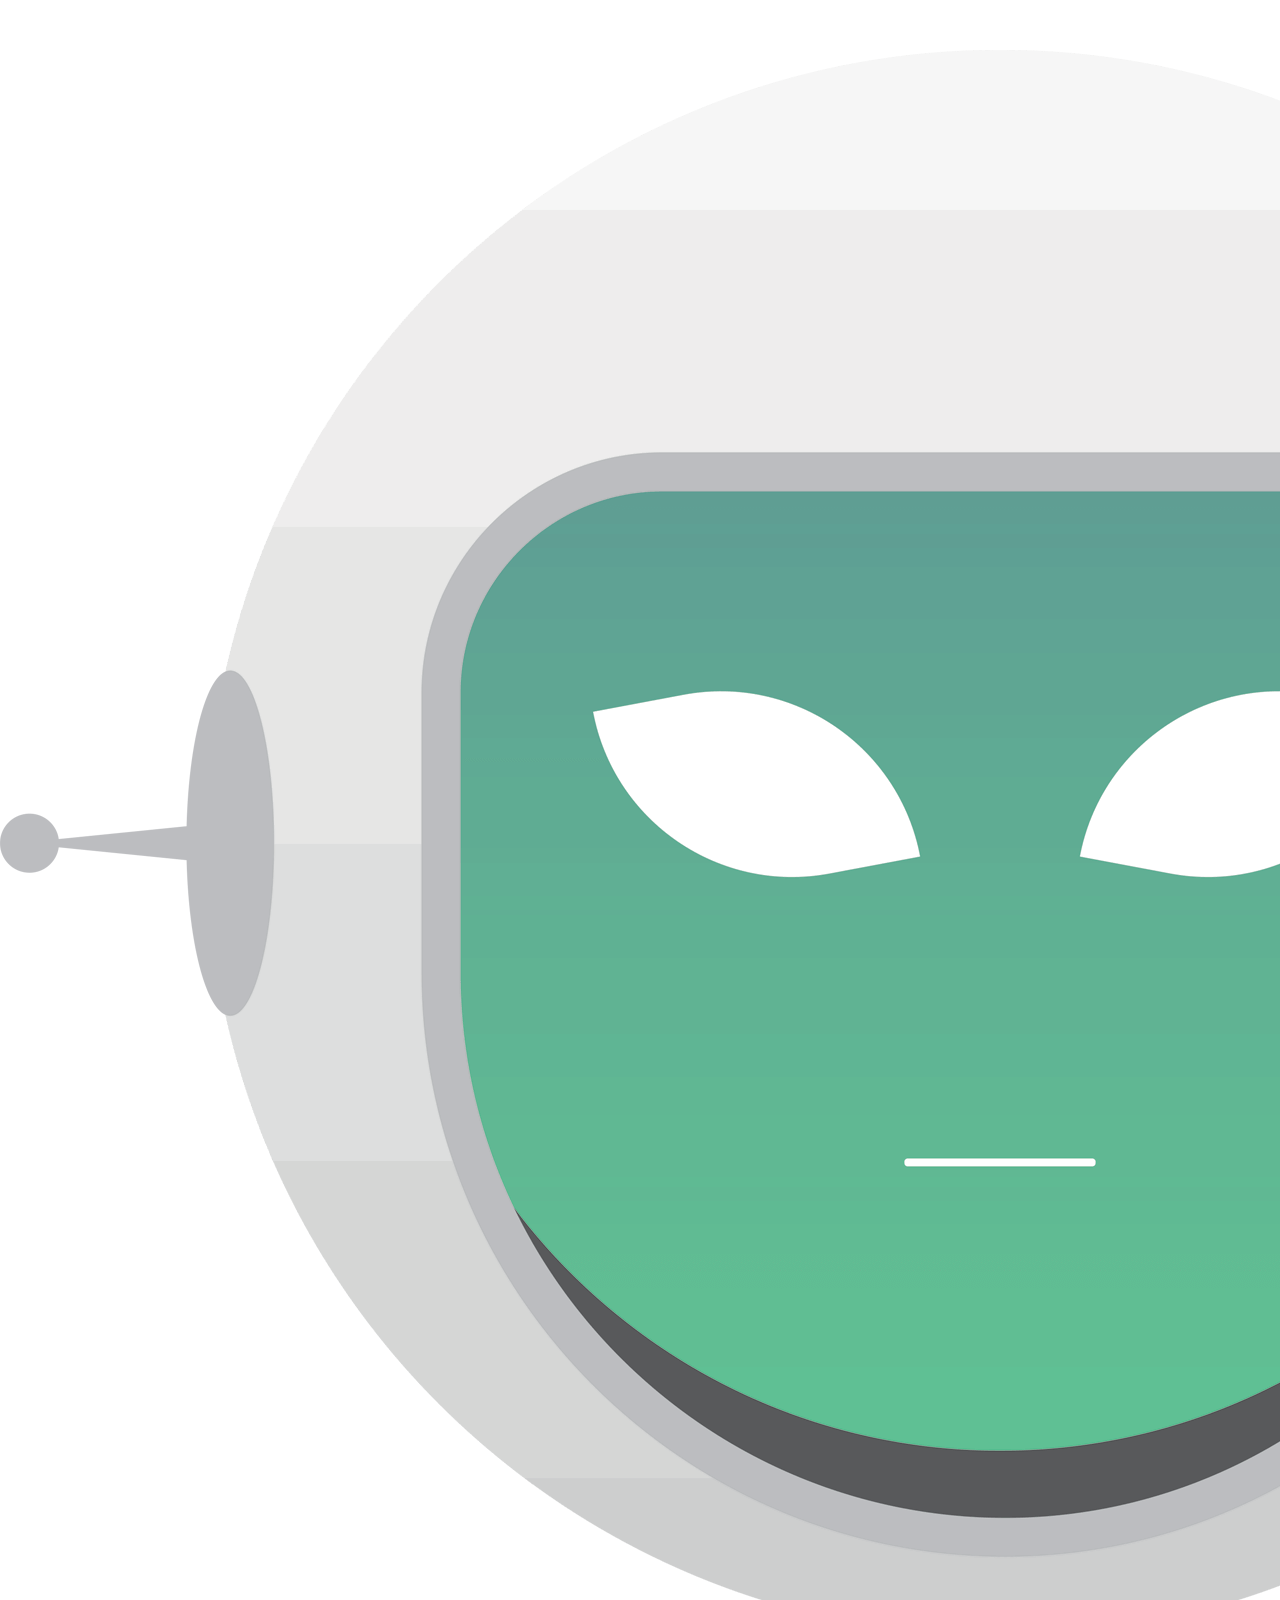
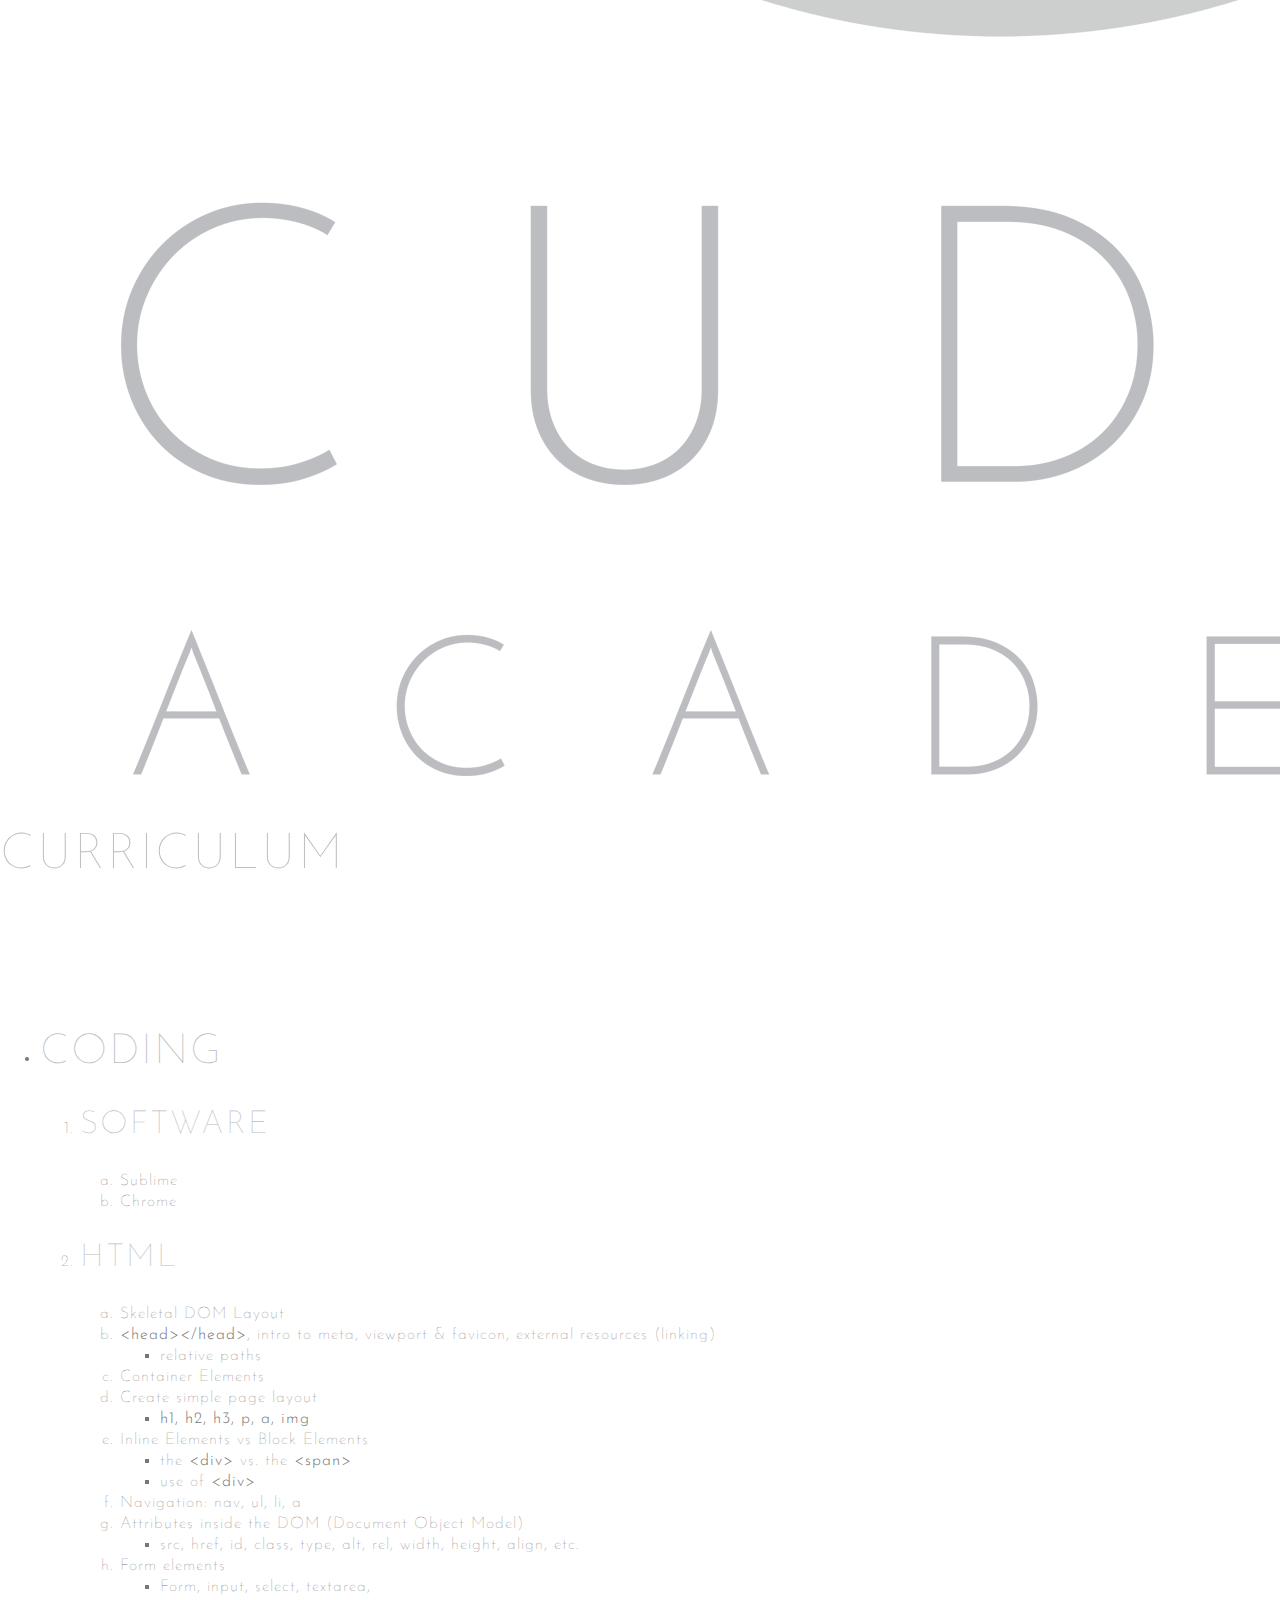
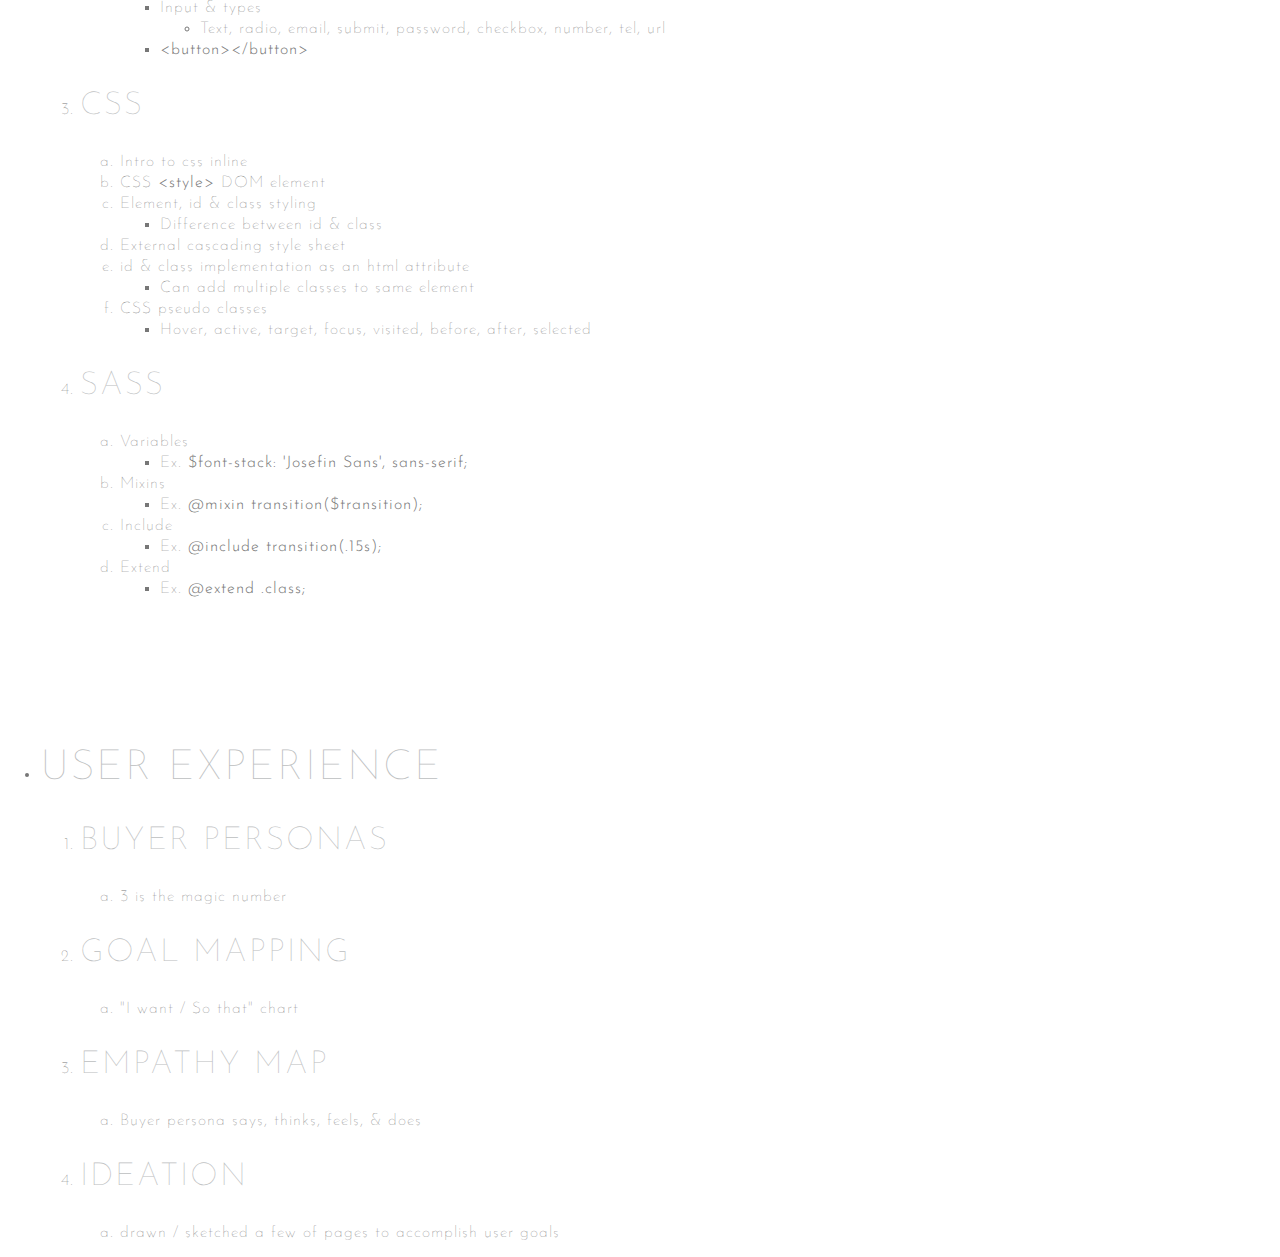
==== index.html @ 0872d963 "h1 tag" ====
<!DOCTYPE html>
<html>
<head>
	<meta charset="utf-8">
	<meta name="viewport" content="width=device-width, initial-scale=1.0, minimum-scale=1.0">
	<title>Coding UX Design Efficiency Trainging | CUDET Academy</title>
	<link href='https://fonts.googleapis.com/css?family=Josefin+Sans:400,300,100,600,700,400italic' rel='stylesheet' type='text/css'>
	<link rel="stylesheet" href="https://maxcdn.bootstrapcdn.com/bootstrap/3.3.6/css/bootstrap.min.css" integrity="sha384-1q8mTJOASx8j1Au+a5WDVnPi2lkFfwwEAa8hDDdjZlpLegxhjVME1fgjWPGmkzs7" crossorigin="anonymous">
	<link rel="stylesheet" type="text/css" href="css/main.css">
</head>
<body>

<div class="container">
	<div class="col-sm-offset-4 col-sm-4 col-xs-offset-3 col-xs-6 nav-image">
		<img class="img-responsive" src="img/logo.png">
	</div>
</div>
<div class="container main-content">
	<h1>Curriculum</h1>
	<ul>
		<li><h2>Coding</h2>
			<ol>
				<li><h3>Software</h3>
					<ol type="a">
						<li>Sublime</li>
						<li>Chrome</li>
					</ol>
				</li>
				<li><h3>HTML</h3>
					<ol type="a">
						<li>Skeletal DOM Layout</li>
						<li><code>&lt;head&gt;&lt;/head&gt;</code>, intro to meta, viewport & favicon, external resources (linking)
							<ul type="square">
								<li>relative paths</li>
							</ul>
						</li>
						<li>Container Elements</li>
						<li>Create simple page layout
							<ul type="square">
								<li><code>h1, h2, h3, p, a, img</code></li>
							</ul>
						</li>
						<li>Inline Elements vs Block Elements
							<ul type="square">
								<li>the <code>&lt;div&gt;</code> vs. the <code>&lt;span&gt;</code></li>
								<li>use of <code>&lt;div&gt;</code></li>
							</ul>
						</li>
						<li>Navigation: nav, ul, li, a</li>
						<li>Attributes inside the DOM (Document Object Model)
							<ul type="square">
								<li>src, href, id, class, type, alt, rel, width, height, align, etc.</li>
							</ul>
						</li>
						<li>Form elements
							<ul type="square">
								<li>Form, input, select, textarea,</li>
								<li>Input &amp; types
									<ul type="circle">
										<li>Text, radio, email, submit, password, checkbox, number, tel, url</li>
									</ul>
								</li>
								<li><code>&lt;button&gt;&lt;/button&gt;</code></li>
							</ul>
						</li>
					</ol>
				</li>
				<li><h3>CSS</h3>
					<ol type="a">
						<li>Intro to css inline</li>
						<li>CSS <code>&lt;style&gt;</code> DOM element</li>
						<li>Element, id &amp; class styling
							<ul type="square">
								<li>Difference between id &amp; class</li>
							</ul>
						</li>
						<li>External cascading style sheet</li>
						<li>id &amp; class implementation as an html attribute
							<ul type="square">
								<li>Can add multiple classes to same element</li>
							</ul>
						</li>
						<li>CSS pseudo classes
							<ul type="square">
								<li>Hover, active, target, focus, visited, before, after, selected</li>
							</ul>
						</li>
					</ol>
				</li>
				<li><h3>SASS</h3>
					<ol type="a">
						<li>Variables
							<ul type="square">
								<li>Ex. <code>$font-stack: 'Josefin Sans', sans-serif;</code></li>
							</ul>
						</li>
						<li>Mixins
							<ul type="square">
								<li>Ex. <code>@mixin transition($transition);</code></li>
							</ul>
						</li>
						<li>Include
							<ul type="square">
								<li>Ex. <code>@include transition(.15s);</code></li>
							</ul>
						</li>
						<li>Extend
							<ul type="square">
								<li>Ex. <code>@extend .class;</code></li>
							</ul>
						</li>
					</ol>
				</li>
			</ol>
		</li>
		<li><h2>User Experience</h2>
			<ol>
				<li><h3>Buyer Personas</h3>
					<ol type="a">
						<li>3 is the magic number</li>
					</ol>
				</li>
				<li><h3>Goal Mapping</h3>
					<ol type="a">
						<li>"I want / So that" chart</li>
					</ol>
				</li>
				<li><h3>Empathy Map</h3>
					<ol type="a">
						<li>Buyer persona says, thinks, feels, &amp; does</li>
					</ol>
				</li>
				<li><h3>Ideation</h3>
					<ol type="a">
						<li>drawn / sketched a few of pages to accomplish user goals</li>
					</ol>
				</li>
			</ol>
		</li>
	</ul>
</div>

<script src="http://code.jquery.com/jquery-1.12.0.min.js"></script>
<script type="text/javascript" src="js/main.js"></script>
</body>
</html>
---- css/main.css ----
/*=============================================================================

GENERAL

=============================================================================*/
* {
  font-family: "Josefin Sans", sans-serif;
  color: #777777; }

body {
  margin: 0; }

p, a, li {
  font-size: 16px;
  letter-spacing: 1px;
  font-weight: 100; }

li {
  margin: 5px 0; }

code {
  font-size: 16px;
  font-family: "Josefin Sans", sans-serif;
  font-weight: 300; }

h1, h2, h3, h4, h5, h6 {
  font-size: 50px;
  letter-spacing: 2px;
  text-transform: uppercase;
  font-weight: 100;
  color: #BCBEC0; }

h2 {
  font-size: 42px; }

h3 {
  font-size: 32px; }

/*=============================================================================

HOME

=============================================================================*/
.nav-image {
  margin-top: 50px; }

.main-content {
  margin-top: 50px; }
  .main-content ul li h2 {
    margin-top: 150px; }

/*=============================================================================

MOBILE

=============================================================================*/

/*# sourceMappingURL=main.css.map */
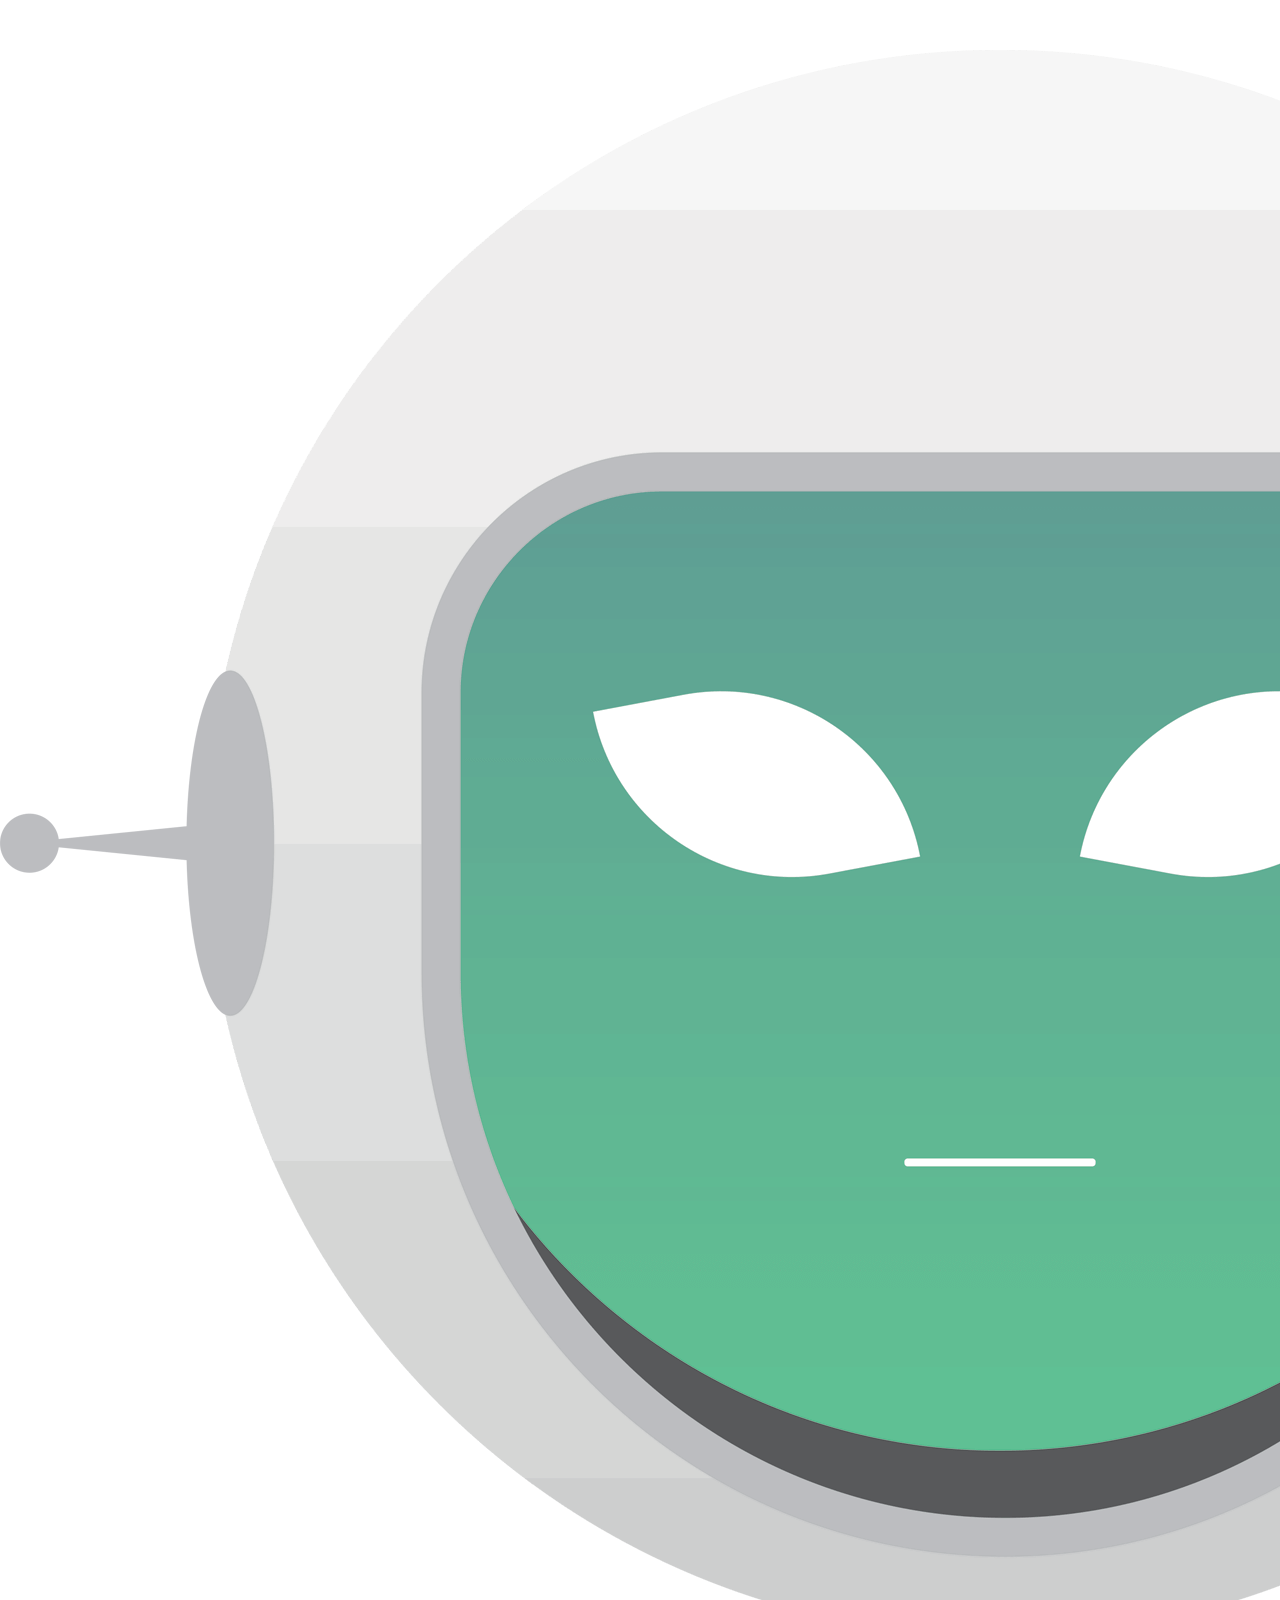
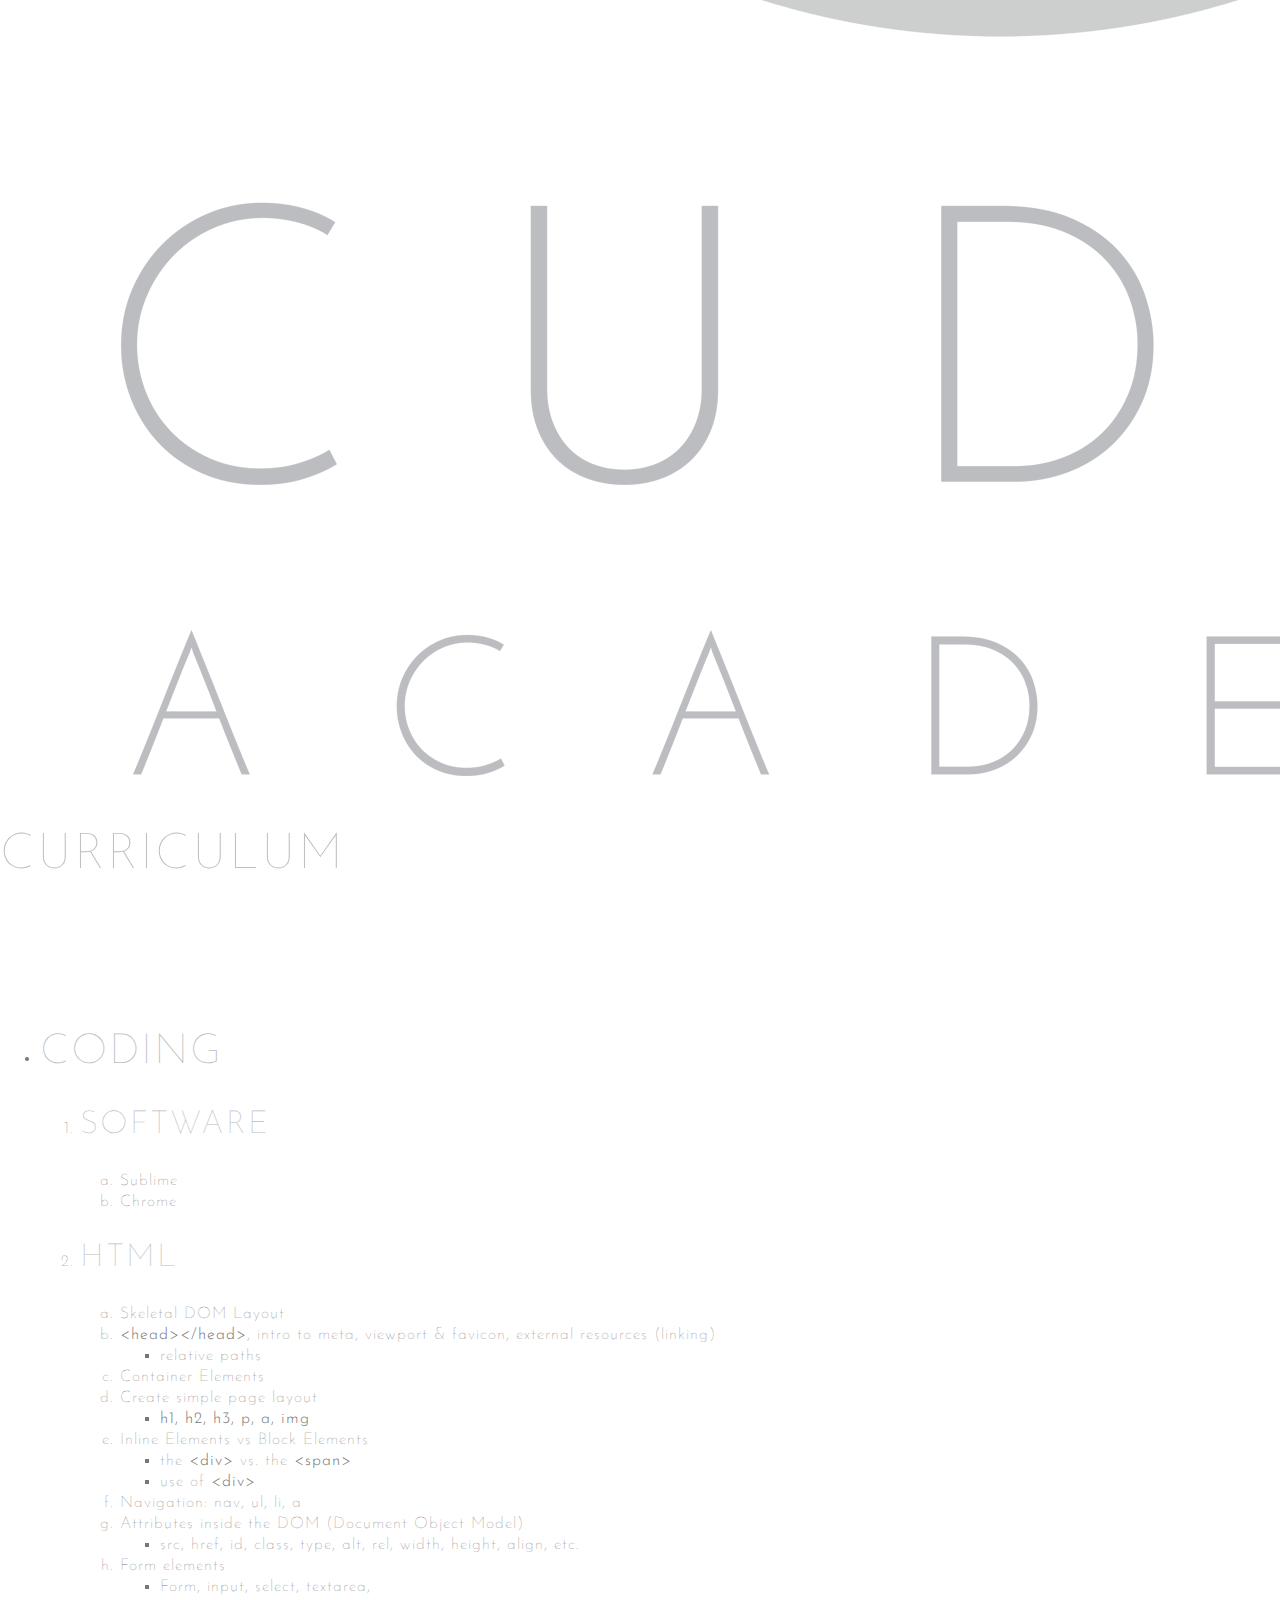
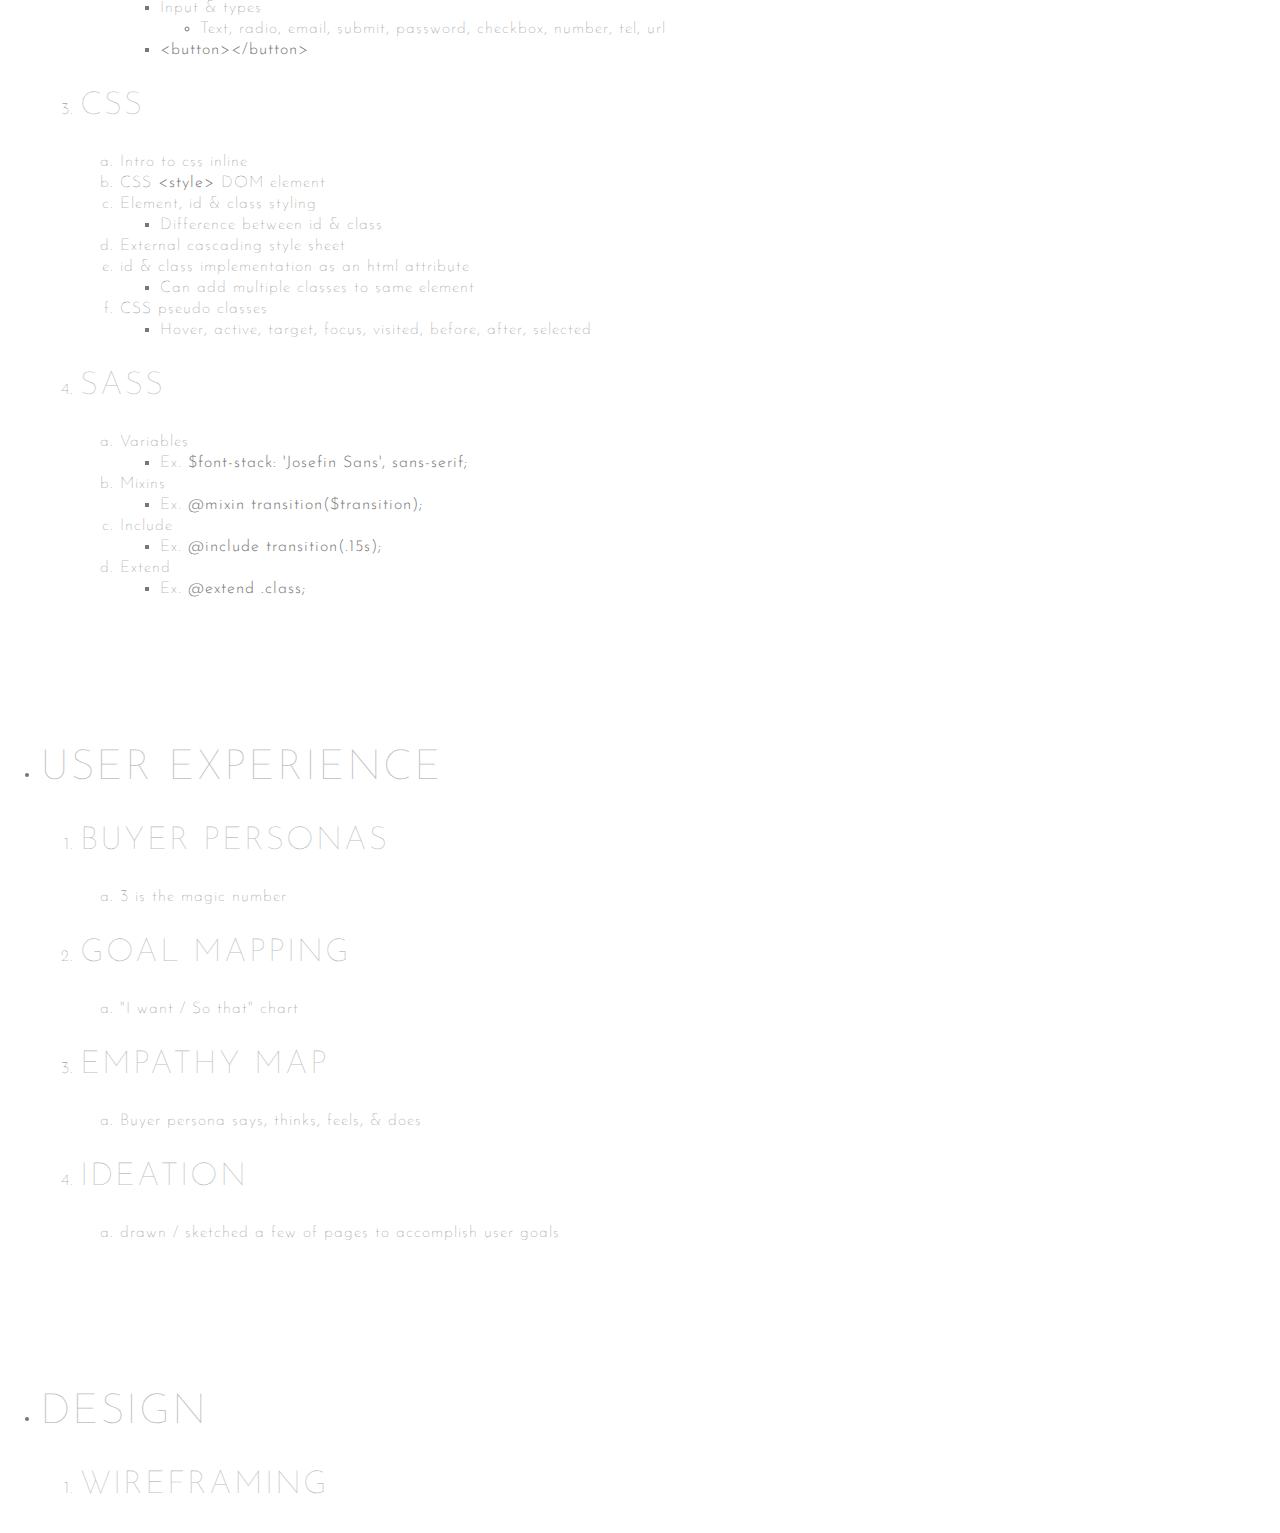
==== commit b1ea12de: "curriculum" ====
--- a/index.html
+++ b/index.html
@@ -137,6 +137,11 @@
 				</li>
 			</ol>
 		</li>
+		<li><h2>Design</h2>
+			<ol>
+				<li><h3>Wireframing</h3></li>
+			</ol>
+		</li>
 	</ul>
 </div>
 
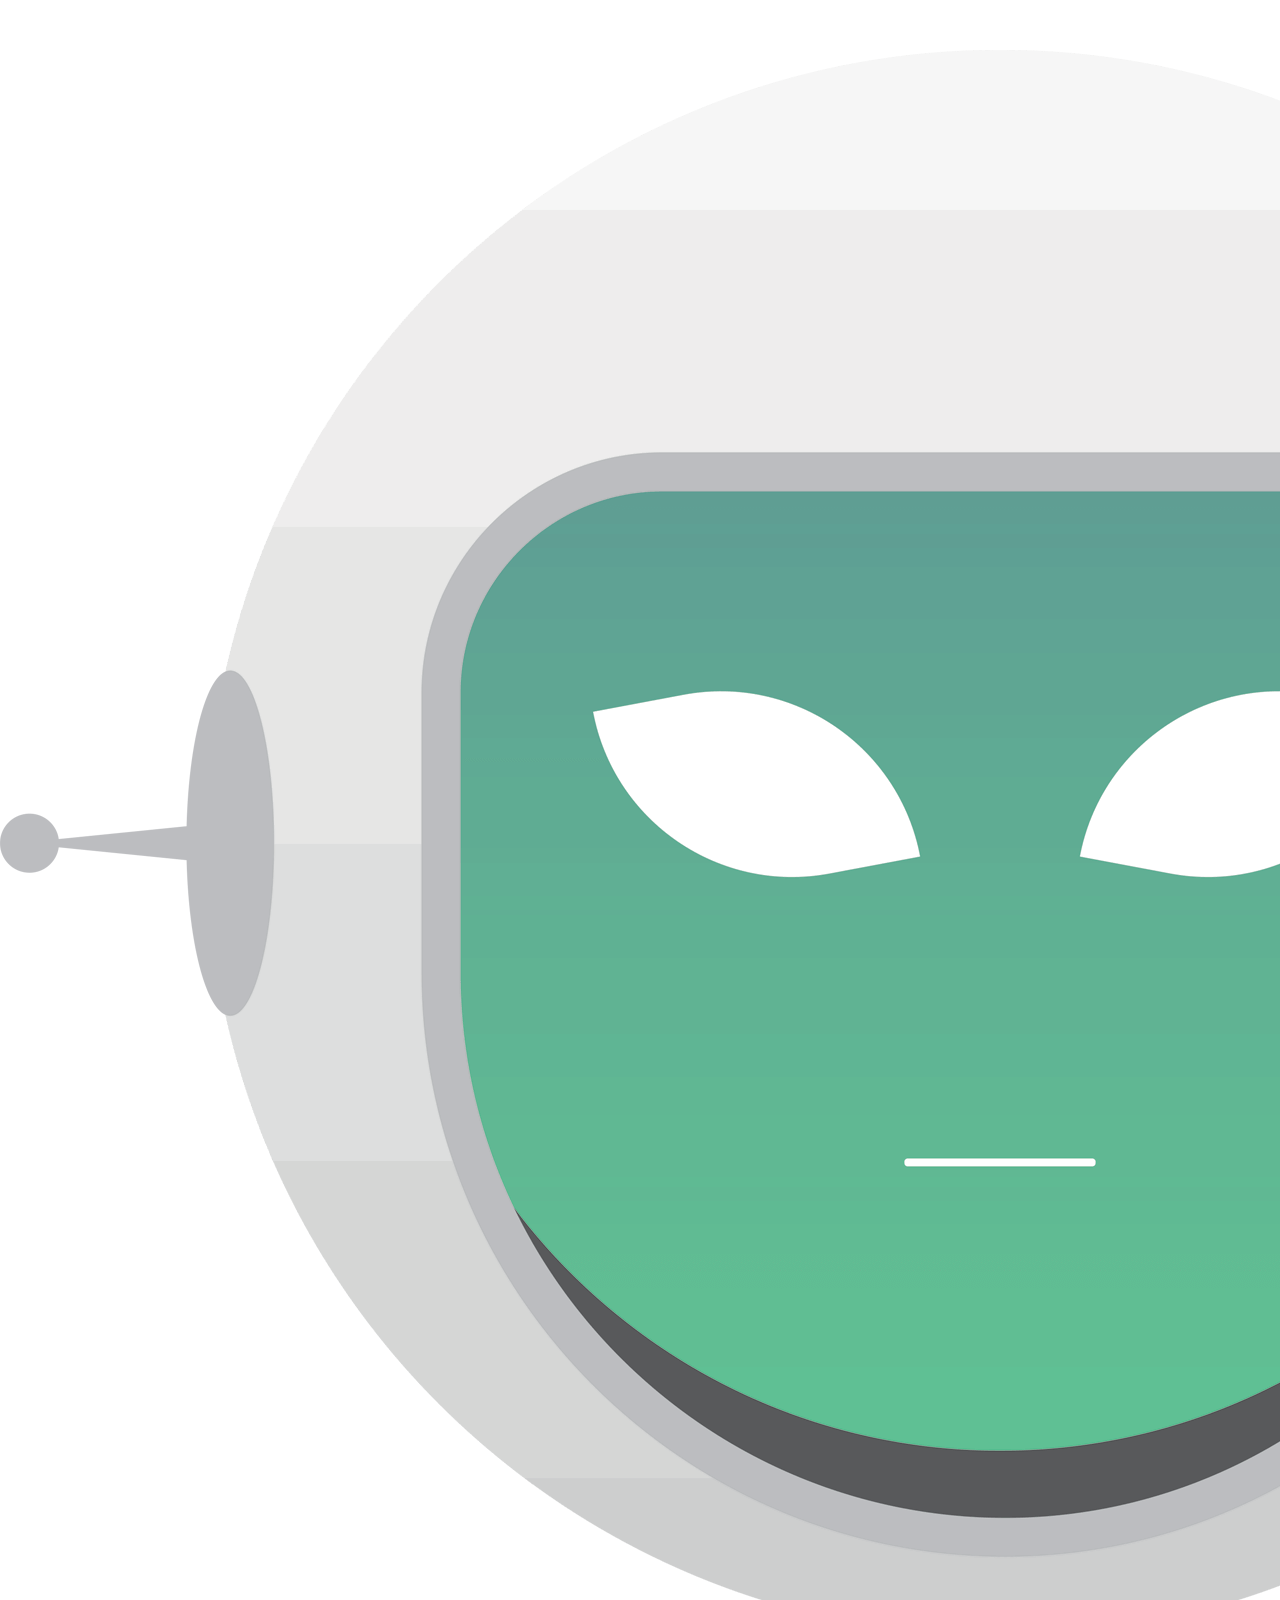
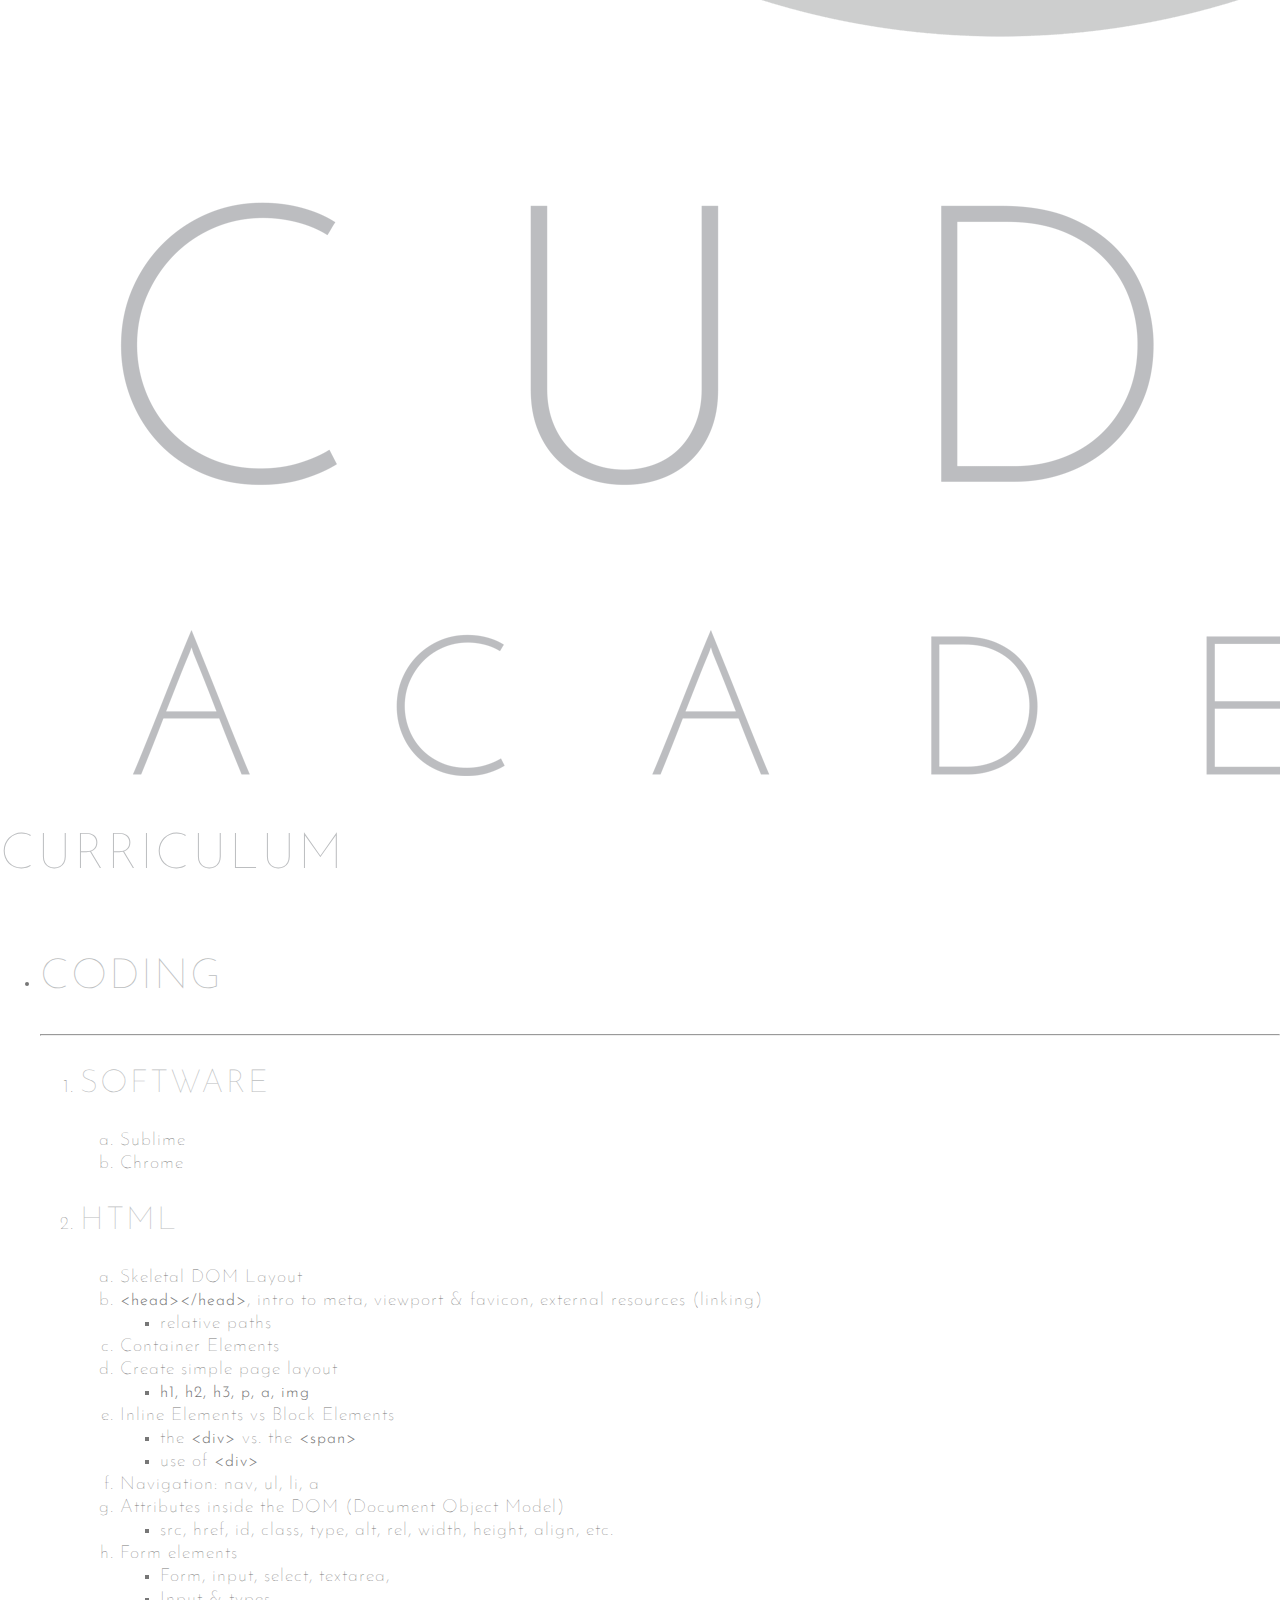
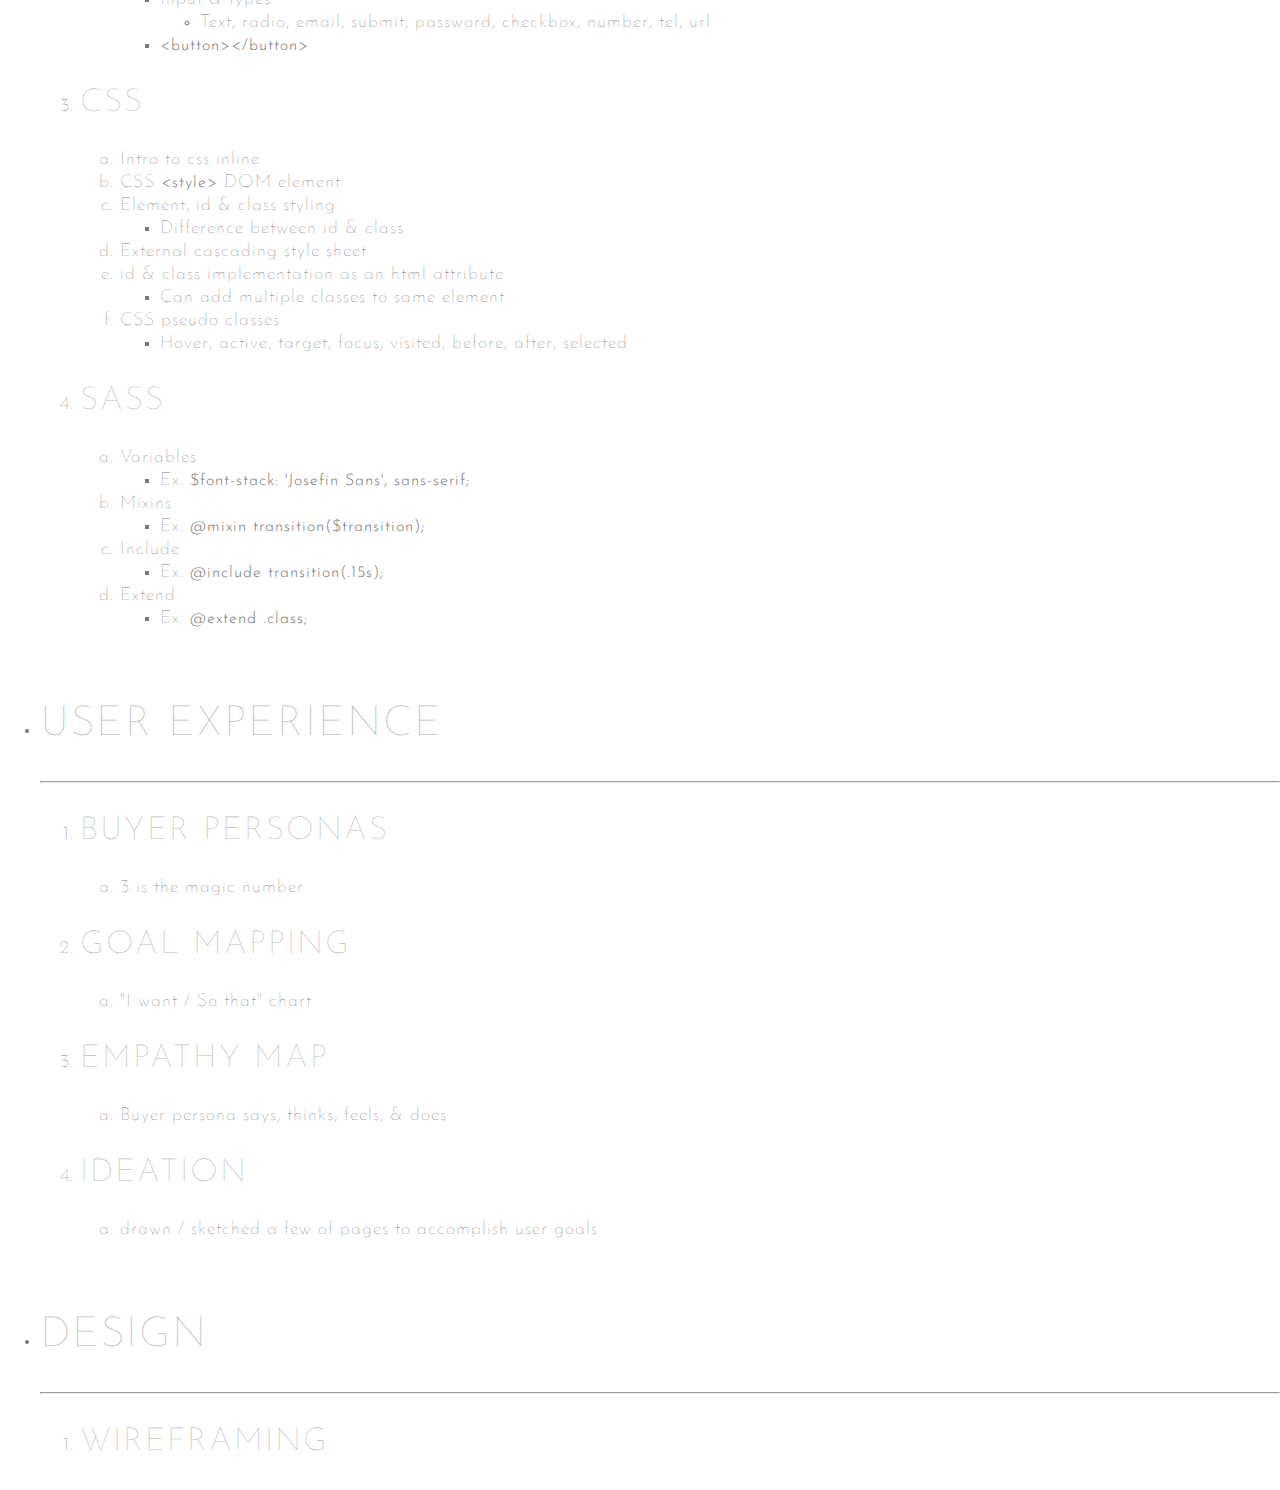
==== commit 5deaf267: "spacing between maincontent h1 and curriculum" ====
--- a/index.html
+++ b/index.html
@@ -3,6 +3,7 @@
 <head>
 	<meta charset="utf-8">
 	<meta name="viewport" content="width=device-width, initial-scale=1.0, minimum-scale=1.0">
+	<link rel="icon" type="image/png" href="img/favicon.png">
 	<title>Coding UX Design Efficiency Trainging | CUDET Academy</title>
 	<link href='https://fonts.googleapis.com/css?family=Josefin+Sans:400,300,100,600,700,400italic' rel='stylesheet' type='text/css'>
 	<link rel="stylesheet" href="https://maxcdn.bootstrapcdn.com/bootstrap/3.3.6/css/bootstrap.min.css" integrity="sha384-1q8mTJOASx8j1Au+a5WDVnPi2lkFfwwEAa8hDDdjZlpLegxhjVME1fgjWPGmkzs7" crossorigin="anonymous">
@@ -12,13 +13,13 @@
 
 <div class="container">
 	<div class="col-sm-offset-4 col-sm-4 col-xs-offset-3 col-xs-6 nav-image">
-		<img class="img-responsive" src="img/logo.png">
+		<img class="img-responsive" draggable="false" src="img/logo.png">
 	</div>
 </div>
 <div class="container main-content">
 	<h1>Curriculum</h1>
 	<ul>
-		<li><h2>Coding</h2>
+		<li><h2>Coding</h2><hr>
 			<ol>
 				<li><h3>Software</h3>
 					<ol type="a">
@@ -113,7 +114,7 @@
 				</li>
 			</ol>
 		</li>
-		<li><h2>User Experience</h2>
+		<li><h2>User Experience</h2><hr>
 			<ol>
 				<li><h3>Buyer Personas</h3>
 					<ol type="a">
@@ -137,7 +138,7 @@
 				</li>
 			</ol>
 		</li>
-		<li><h2>Design</h2>
+		<li><h2>Design</h2><hr>
 			<ol>
 				<li><h3>Wireframing</h3></li>
 			</ol>
--- a/css/main.css
+++ b/css/main.css
@@ -11,9 +11,10 @@
   margin: 0; }
 
 p, a, li {
-  font-size: 16px;
+  font-size: 18px;
   letter-spacing: 1px;
-  font-weight: 100; }
+  font-weight: 100;
+  color: #777777; }
 
 li {
   margin: 5px 0; }
@@ -47,7 +48,7 @@
 .main-content {
   margin-top: 50px; }
   .main-content ul li h2 {
-    margin-top: 150px; }
+    margin-top: 75px; }
 
 /*=============================================================================
 
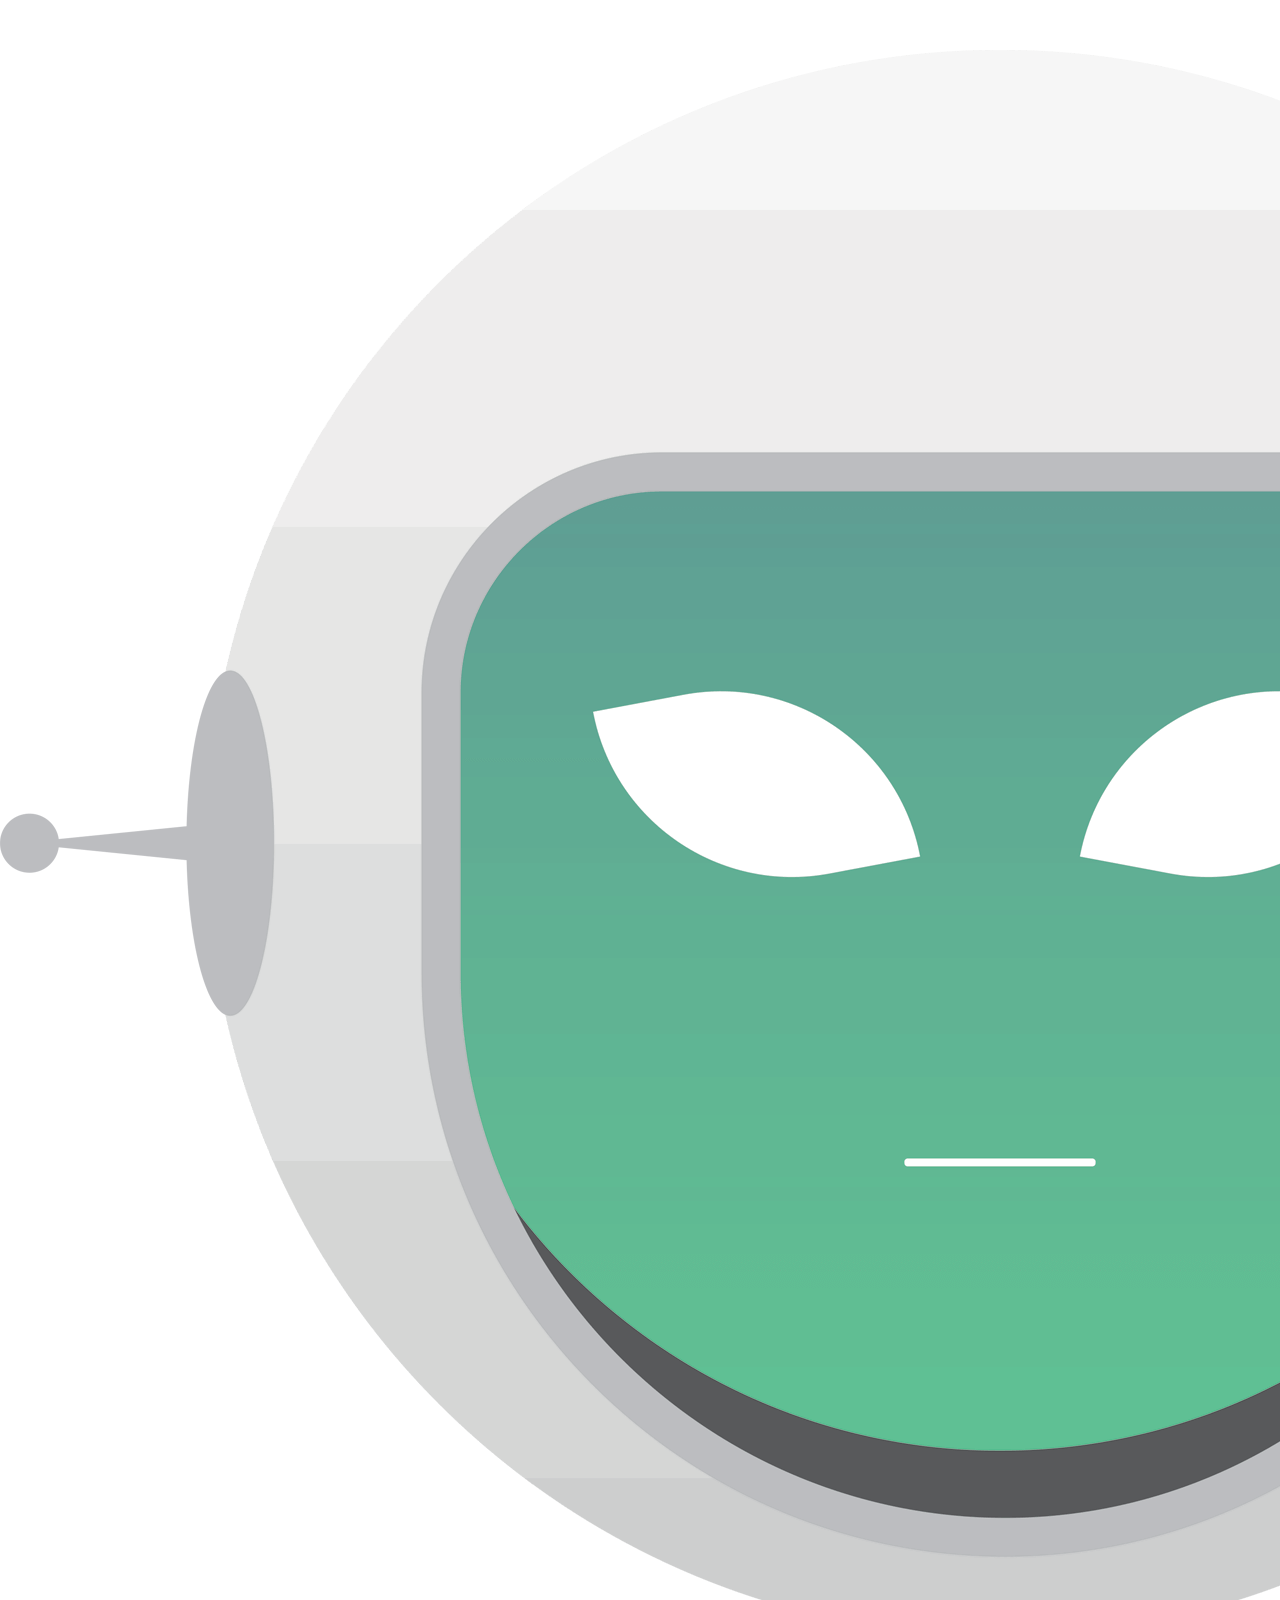
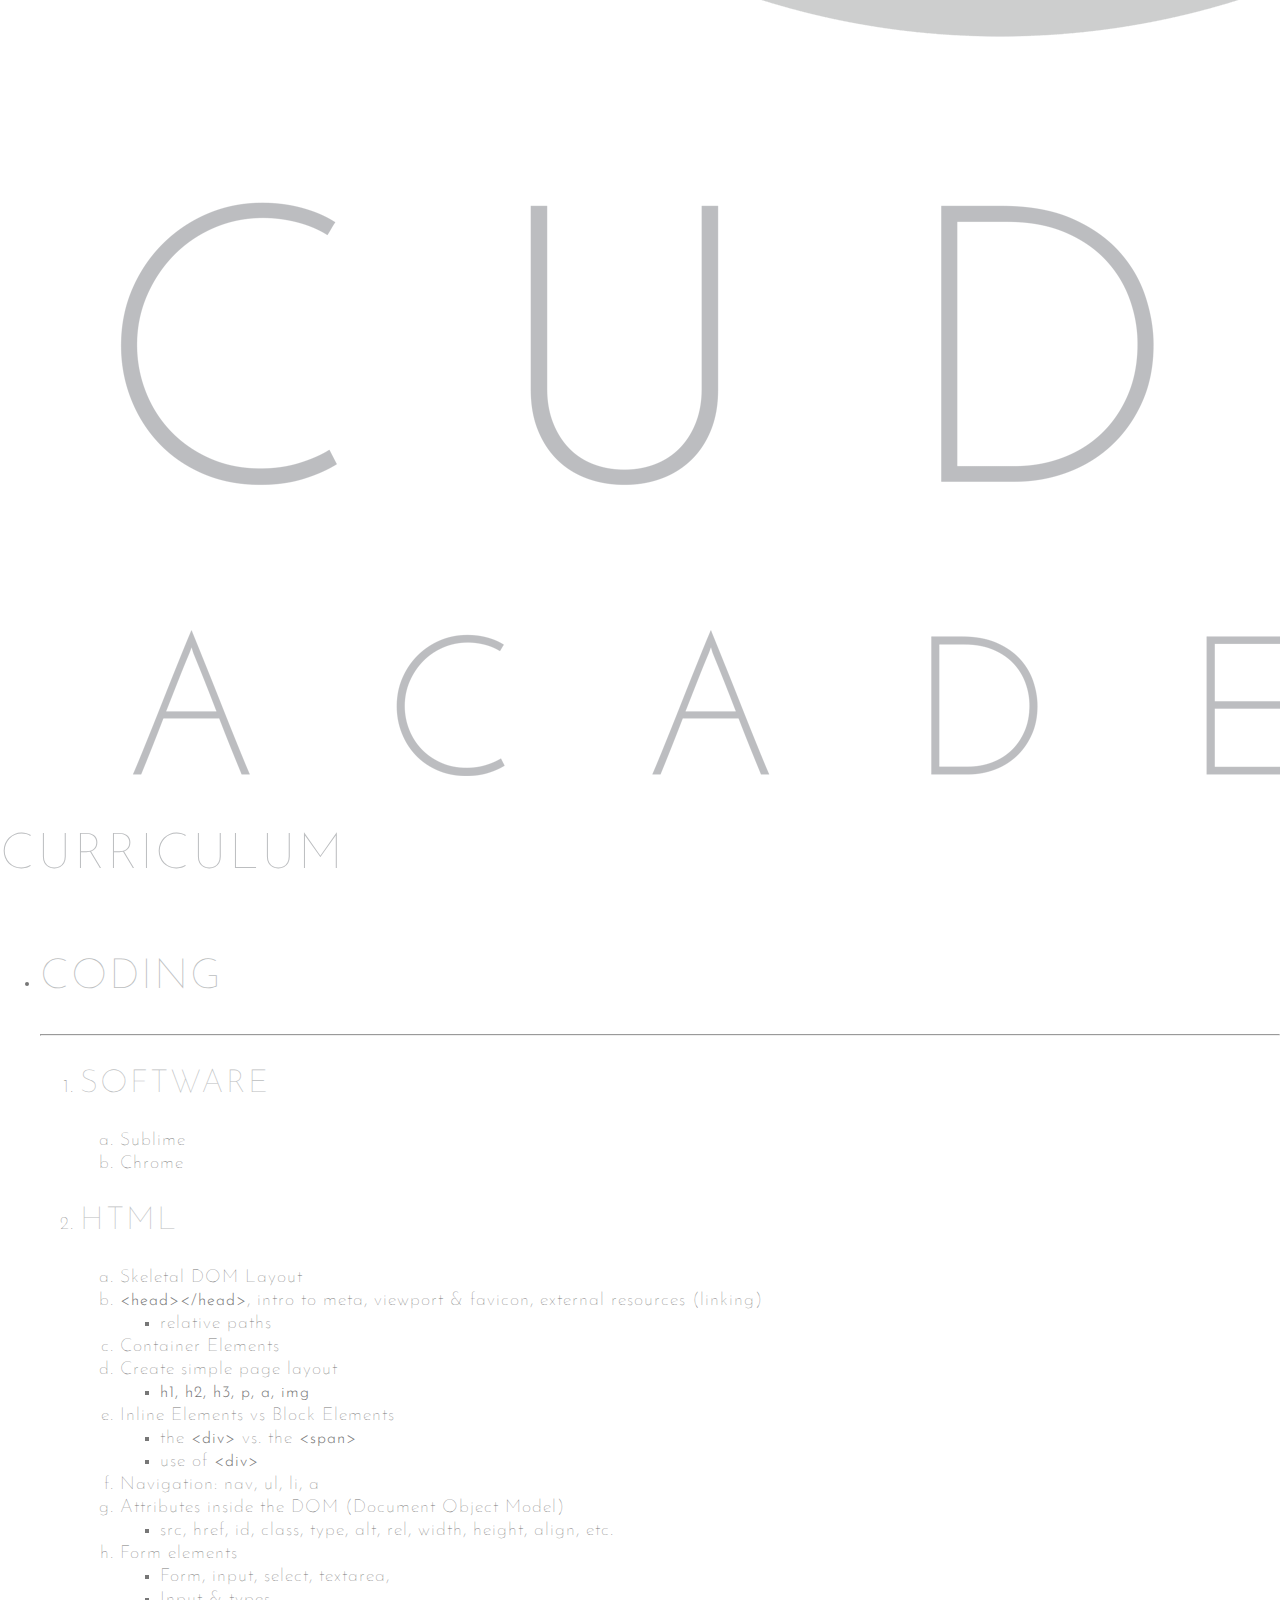
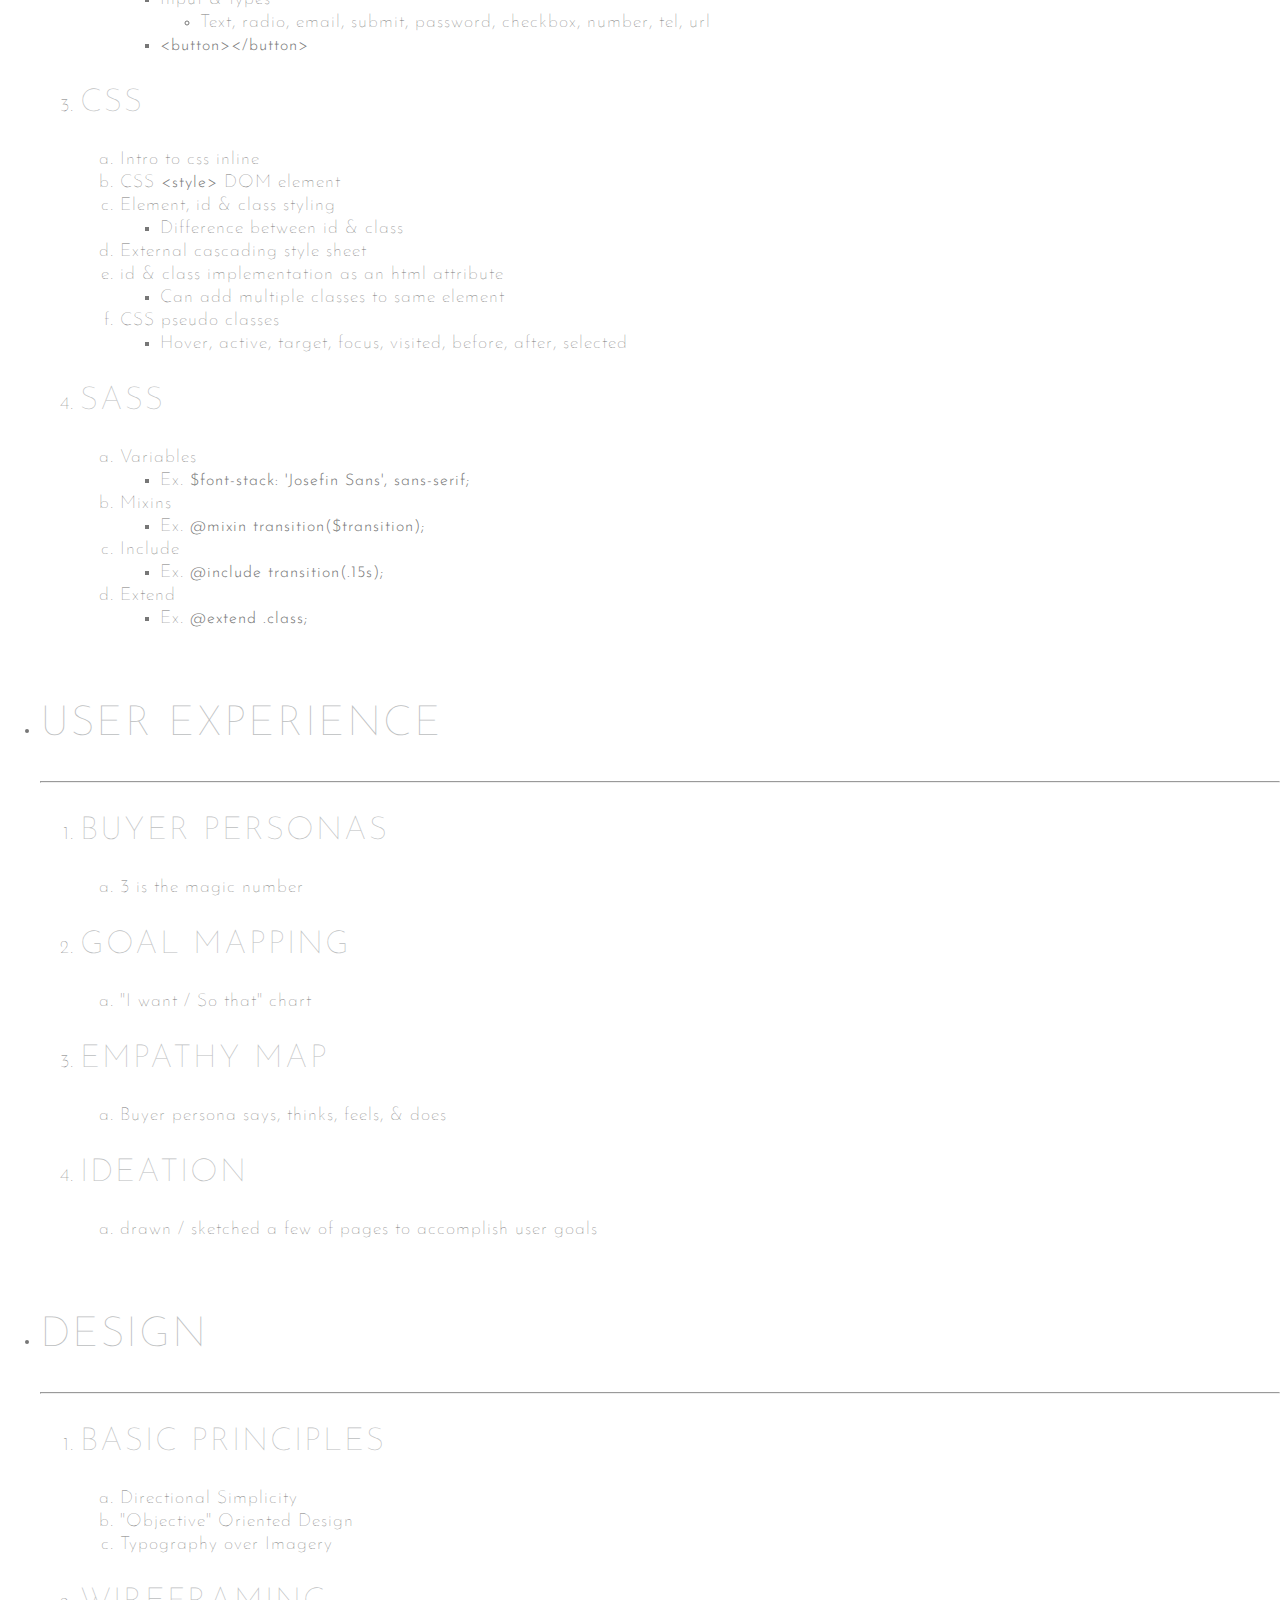
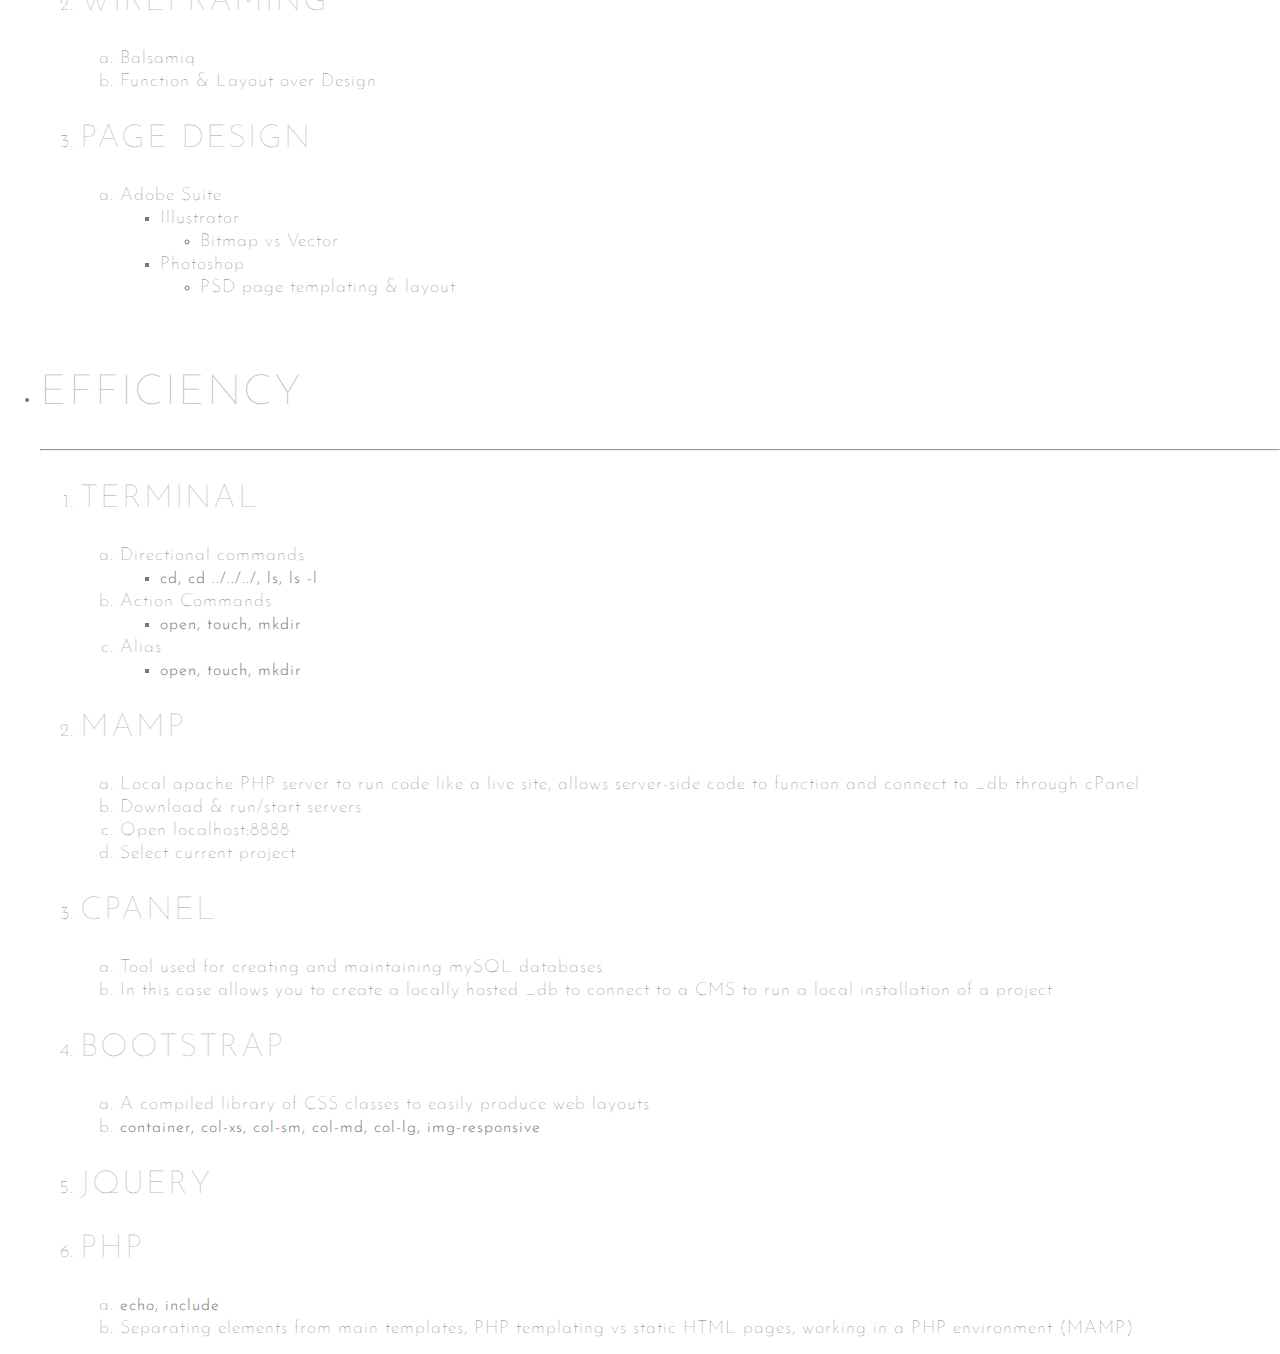
==== commit 591a4051: "finish list" ====
--- a/index.html
+++ b/index.html
@@ -140,7 +140,87 @@
 		</li>
 		<li><h2>Design</h2><hr>
 			<ol>
-				<li><h3>Wireframing</h3></li>
+				<li><h3>Basic Principles</h3>
+					<ol type="a">
+						<li>Directional Simplicity</li>
+						<li>"Objective" Oriented Design</li>
+						<li>Typography over Imagery</li>
+					</ol>
+				</li>
+				<li><h3>Wireframing</h3>
+					<ol type="a">
+						<li>Balsamiq</li>
+						<li>Function & Layout over Design</li>
+					</ol>
+				</li>
+				<li><h3>Page Design</h3>
+					<ol type="a">
+						<li>Adobe Suite
+							<ul type="square">
+								<li>Illustrator
+									<ul type="circle">
+										<li>Bitmap vs Vector</li>
+									</ul>
+								</li>
+								<li>Photoshop
+									<ul type="circle">
+										<li>PSD page templating &amp; layout</li>
+									</ul>
+								</li>
+							</ul>
+						</li>
+					</ol>
+				</li>
+			</ol>
+		</li>
+		<li><h2>Efficiency</h2><hr>
+			<ol>
+				<li><h3>Terminal</h3>
+					<ol type="a">
+						<li>Directional commands
+							<ul type="square">
+								<li><code>cd, cd ../../../, ls, ls -l</code></li>
+							</ul>
+						</li>
+						<li>Action Commands
+							<ul type="square">
+								<li><code>open, touch, mkdir</code></li>
+							</ul>
+						</li>
+						<li>Alias
+							<ul type="square">
+								<li><code>open, touch, mkdir</code></li>
+							</ul>
+						</li>
+					</ol>
+				</li>
+				<li><h3>MAMP</h3>
+					<ol type="a">
+						<li>Local apache PHP server to run code like a live site, allows server-side code to function and connect to _db through cPanel</li>
+						<li>Download & run/start servers</li>
+						<li>Open localhost:8888</li>
+						<li>Select current project</li>
+					</ol>
+				</li>
+				<li><h3>cPanel</h3>
+					<ol type="a">
+						<li>Tool used for creating and maintaining mySQL databases</li>
+						<li>In this case allows you to create a locally hosted _db to connect to a CMS to run a local installation of a project</li>
+					</ol>
+				</li>
+				<li><h3>Bootstrap</h3>
+					<ol type="a">
+						<li>A compiled library of CSS classes to easily produce web layouts</li>
+						<li><code>container, col-xs, col-sm, col-md, col-lg, img-responsive</code></li>
+					</ol>
+				</li>
+				<li><h3>jQuery</h3></li>
+				<li><h3>PHP</h3>
+					<ol type="a">
+						<li><code>echo, include</code></li>
+						<li>Separating elements from main templates, PHP templating vs static HTML pages, working in a PHP environment (MAMP)</li>
+					</ol>
+				</li>
 			</ol>
 		</li>
 	</ul>
